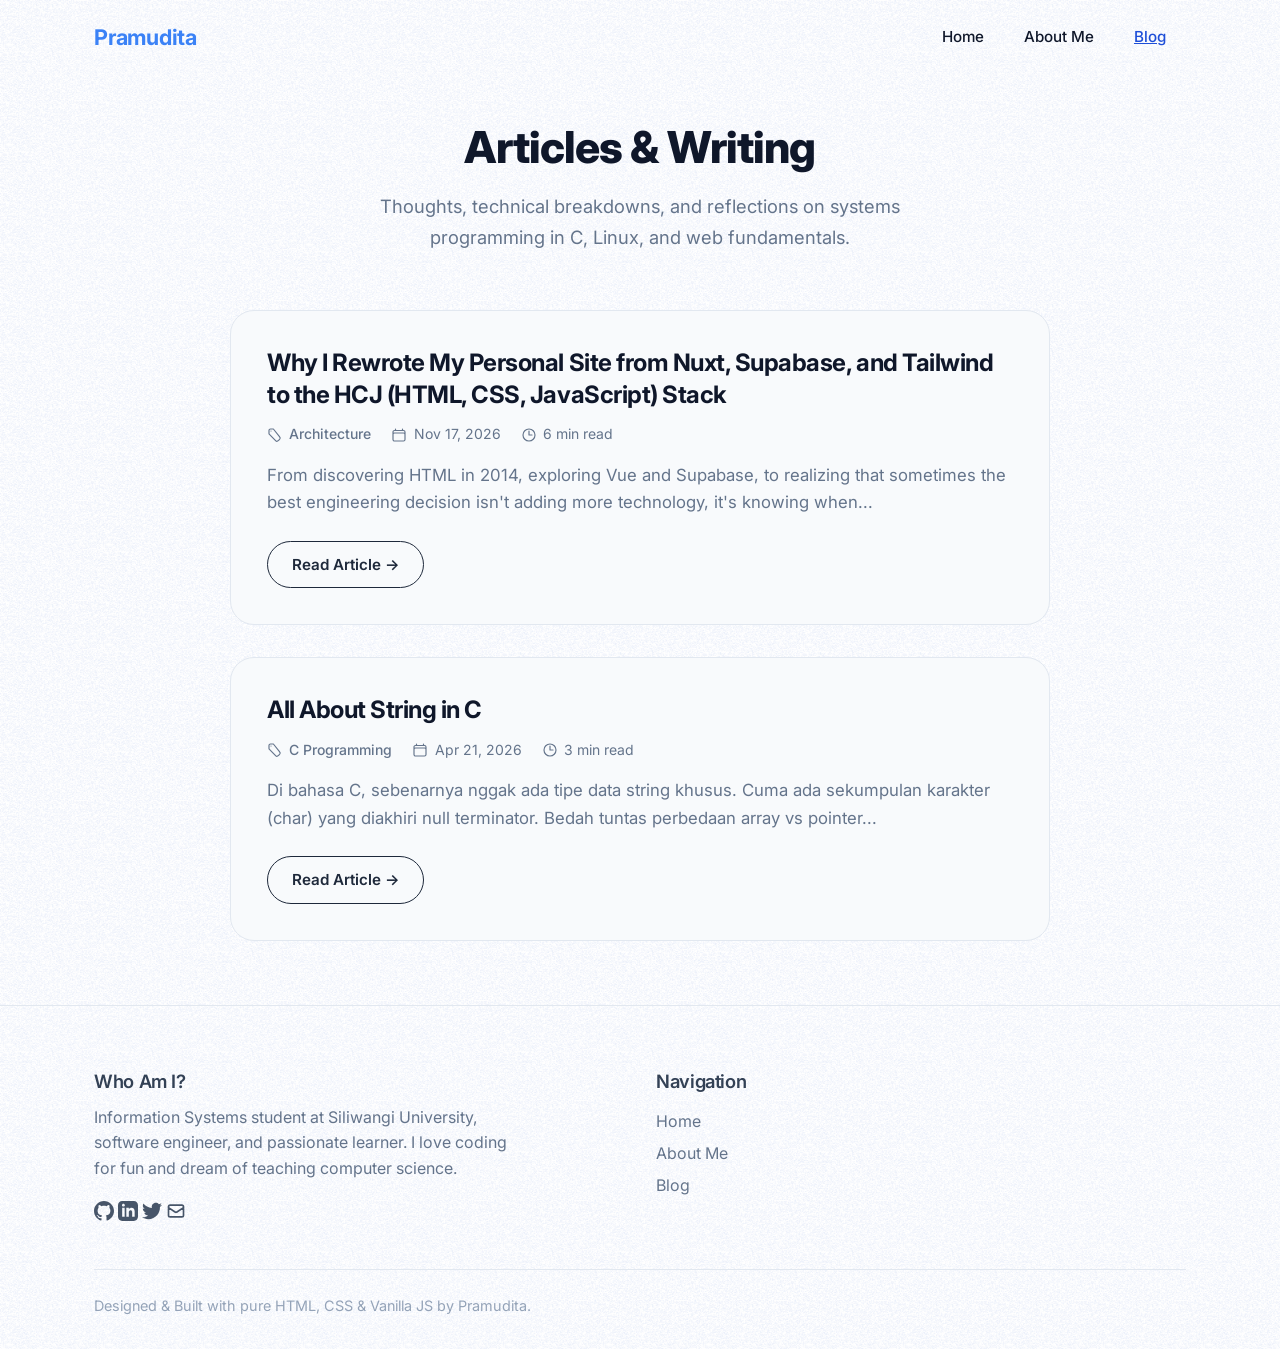
==== blog/index.html @ fbcea96d "feat(blog): add /blog route directory, responsive table container, and bilingual ID/EN toggle for St" ====
<!DOCTYPE html>
<html lang="en">
<head>
  <meta charset="UTF-8">
  <meta name="viewport" content="width=device-width, initial-scale=1.0">
  <title>Blog &amp; Articles | Pramudita</title>
  <link rel="icon" type="image/x-icon" href="../assets/images/favicon.ico">
  <!-- Fonts -->
  <link rel="preconnect" href="https://fonts.googleapis.com">
  <link rel="preconnect" href="https://fonts.gstatic.com" crossorigin>
  <link rel="stylesheet" href="https://fonts.googleapis.com/css2?family=Inter:wght@300;400;500;600;700;800&display=swap">
  <!-- Stylesheet -->
  <link rel="stylesheet" href="../assets/css/style.css">
</head>
<body>
  <div id="main">
    <!-- Navbar -->
    <header class="site-header">
      <div class="container">
        <div class="navbar-inner">
          <a href="../index.html" class="logo-brand">
            Pramudita
          </a>

          <nav>
            <ul class="nav-links">
              <li><a href="../index.html" class="nav-link">Home</a></li>
              <li><a href="../me.html" class="nav-link">About Me</a></li>
              <li><a href="index.html" class="nav-link active">Blog</a></li>
            </ul>
          </nav>

          <button class="hamburger-btn" id="hamburgerBtn" aria-label="Toggle navigation menu">
            <span></span>
            <span></span>
            <span></span>
          </button>
        </div>

        <div class="mobile-menu" id="mobileMenu">
          <a href="../index.html" class="mobile-link">Home</a>
          <a href="../me.html" class="mobile-link">About Me</a>
          <a href="index.html" class="mobile-link active">Blog</a>
        </div>
      </div>
    </header>

    <!-- Blog Header Section -->
    <section class="section-hero">
      <div class="container">
        <div style="max-width: 820px; margin: 0 auto; text-align: center; margin-bottom: 3.5rem;">
          <h1 style="font-size: 2.75rem; font-weight: 800; color: #0f172a; margin-bottom: 1rem; letter-spacing: -0.02em;">
            Articles &amp; Writing
          </h1>
          <p class="text-slate-500" style="font-size: 1.15rem; line-height: 1.7; margin: 0 auto; max-width: 600px;">
            Thoughts, technical breakdowns, and reflections on systems programming in C, Linux, and web fundamentals.
          </p>
        </div>

        <!-- Articles Grid / List -->
        <div style="max-width: 820px; margin: 0 auto; display: flex; flex-direction: column; gap: 2rem;">
          
          <!-- Article 1 -->
          <article class="home-blog-card">
            <a href="why-i-rewrote-my-personal-site.html">
              <h3>
                Why I Rewrote My Personal Site from Nuxt, Supabase, and Tailwind to the HCJ (HTML, CSS, JavaScript) Stack
              </h3>
            </a>

            <!-- Metadata under title with Heroicons -->
            <div class="home-blog-card-meta">
              <span class="meta-item text-primary font-medium">
                <svg class="meta-icon" fill="none" viewBox="0 0 24 24" stroke="currentColor">
                  <path stroke-linecap="round" stroke-linejoin="round" d="M9.568 3H5.25A2.25 2.25 0 003 5.25v4.318c0 .597.237 1.17.659 1.591l9.581 9.581c.699.699 1.78.872 2.607.386a11.966 11.966 0 003.568-3.568c.486-.827.313-1.908-.386-2.607L9.568 3z" />
                  <path stroke-linecap="round" stroke-linejoin="round" d="M6 6h.008v.008H6V6z" />
                </svg>
                <span>Architecture</span>
              </span>

              <span class="meta-item">
                <svg class="meta-icon" fill="none" viewBox="0 0 24 24" stroke="currentColor">
                  <path stroke-linecap="round" stroke-linejoin="round" d="M6.75 3v2.25M17.25 3v2.25M3 18.75V7.5a2.25 2.25 0 012.25-2.25h13.5A2.25 2.25 0 0121 7.5v11.25m-18 0A2.25 2.25 0 005.25 21h13.5A2.25 2.25 0 0021 18.75m-18 0v-7.5A2.25 2.25 0 015.25 9h13.5A2.25 2.25 0 0121 11.25v7.5" />
                </svg>
                <span>Nov 17, 2026</span>
              </span>

              <span class="meta-item">
                <svg class="meta-icon" fill="none" viewBox="0 0 24 24" stroke="currentColor">
                  <path stroke-linecap="round" stroke-linejoin="round" d="M12 6v6h4.5m4.5 0a9 9 0 11-18 0 9 9 0 0118 0z" />
                </svg>
                <span>6 min read</span>
              </span>
            </div>

            <p data-max-str="165" class="max-str-clamp">
              From discovering HTML in 2014, exploring Vue and Supabase, to realizing that sometimes the best engineering decision isn't adding more technology, it's knowing when to strip it away and return to the fundamentals.
            </p>

            <a href="why-i-rewrote-my-personal-site.html" class="btn-outline">
              Read Article &rarr;
            </a>
          </article>

          <!-- Article 2 -->
          <article class="home-blog-card">
            <a href="all-about-string-in-c.html">
              <h3>
                All About String in C
              </h3>
            </a>

            <!-- Metadata under title with Heroicons -->
            <div class="home-blog-card-meta">
              <span class="meta-item text-primary font-medium">
                <svg class="meta-icon" fill="none" viewBox="0 0 24 24" stroke="currentColor">
                  <path stroke-linecap="round" stroke-linejoin="round" d="M9.568 3H5.25A2.25 2.25 0 003 5.25v4.318c0 .597.237 1.17.659 1.591l9.581 9.581c.699.699 1.78.872 2.607.386a11.966 11.966 0 003.568-3.568c.486-.827.313-1.908-.386-2.607L9.568 3z" />
                  <path stroke-linecap="round" stroke-linejoin="round" d="M6 6h.008v.008H6V6z" />
                </svg>
                <span>C Programming</span>
              </span>

              <span class="meta-item">
                <svg class="meta-icon" fill="none" viewBox="0 0 24 24" stroke="currentColor">
                  <path stroke-linecap="round" stroke-linejoin="round" d="M6.75 3v2.25M17.25 3v2.25M3 18.75V7.5a2.25 2.25 0 012.25-2.25h13.5A2.25 2.25 0 0121 7.5v11.25m-18 0A2.25 2.25 0 005.25 21h13.5A2.25 2.25 0 0021 18.75m-18 0v-7.5A2.25 2.25 0 015.25 9h13.5A2.25 2.25 0 0121 11.25v7.5" />
                </svg>
                <span>Apr 21, 2026</span>
              </span>

              <span class="meta-item">
                <svg class="meta-icon" fill="none" viewBox="0 0 24 24" stroke="currentColor">
                  <path stroke-linecap="round" stroke-linejoin="round" d="M12 6v6h4.5m4.5 0a9 9 0 11-18 0 9 9 0 0118 0z" />
                </svg>
                <span>3 min read</span>
              </span>
            </div>

            <p data-max-str="165" class="max-str-clamp">
              Di bahasa C, sebenarnya nggak ada tipe data string khusus. Cuma ada sekumpulan karakter (char) yang diakhiri null terminator. Bedah tuntas perbedaan array vs pointer, fungsi &lt;string.h&gt;, dan cara mencegah buffer overflow.
            </p>

            <a href="all-about-string-in-c.html" class="btn-outline">
              Read Article &rarr;
            </a>
          </article>

        </div>
      </div>
    </section>

    <!-- Footer -->
    <footer class="site-footer">
      <div class="container">
        <div class="grid grid-cols-2 gap-8">
          <div>
            <h5 class="text-slate-700 font-semibold" style="font-size: 1.15rem; margin-bottom: 0.75rem;">Who Am I?</h5>
            <p class="text-slate-500" style="margin-bottom: 1.25rem; max-width: 420px;">
              Information Systems student at Siliwangi University, software engineer, and passionate learner. I love coding for fun and dream of teaching computer science.
            </p>
            <div class="footer-social-links">
              <a href="https://github.com/pramahmad" target="_blank" rel="noopener noreferrer" title="GitHub">
                <svg width="20" height="20" fill="currentColor" viewBox="0 0 24 24"><path d="M12 0c-6.626 0-12 5.373-12 12 0 5.302 3.438 9.8 8.207 11.387.599.111.793-.261.793-.577v-2.234c-3.338.726-4.033-1.416-4.033-1.416-.546-1.387-1.333-1.756-1.333-1.756-1.089-.745.083-.729.083-.729 1.205.084 1.839 1.237 1.839 1.237 1.07 1.834 2.807 1.304 3.492.997.107-.775.418-1.305.762-1.604-2.665-.305-5.467-1.334-5.467-5.931 0-1.311.469-2.381 1.236-3.221-.124-.303-.535-1.524.117-3.176 0 0 1.008-.322 3.301 1.23.957-.266 1.983-.399 3.003-.404 1.02.005 2.047.138 3.006.404 2.291-1.552 3.297-1.23 3.297-1.23.653 1.653.242 2.874.118 3.176.77.84 1.235 1.911 1.235 3.221 0 4.609-2.807 5.624-5.479 5.921.43.372.823 1.102.823 2.222v3.293c0 .319.192.694.801.576 4.765-1.589 8.199-6.086 8.199-11.386 0-6.627-5.373-12-12-12z"/></svg>
              </a>
              <a href="https://www.linkedin.com/in/pramudita-ahmad-4ba11a232/" target="_blank" rel="noopener noreferrer" title="LinkedIn">
                <svg width="20" height="20" fill="currentColor" viewBox="0 0 24 24"><path d="M19 0h-14c-2.761 0-5 2.239-5 5v14c0 2.761 2.239 5 5 5h14c2.762 0 5-2.239 5-5v-14c0-2.761-2.238-5-5-5zm-11 19h-3v-11h3v11zm-1.5-12.268c-.966 0-1.75-.79-1.75-1.764s.784-1.764 1.75-1.764 1.75.79 1.75 1.764-.783 1.764-1.75 1.764zm13.5 12.268h-3v-5.604c0-3.368-4-3.113-4 0v5.604h-3v-11h3v1.765c1.396-2.586 7-2.777 7 2.476v6.759z"/></svg>
              </a>
              <a href="https://twitter.com/PramuditaAhmad1" target="_blank" rel="noopener noreferrer" title="Twitter">
                <svg width="20" height="20" fill="currentColor" viewBox="0 0 24 24"><path d="M24 4.557c-.883.392-1.832.656-2.828.775 1.017-.609 1.798-1.574 2.165-2.724-.951.564-2.005.974-3.127 1.195-.897-.957-2.178-1.555-3.594-1.555-3.179 0-5.515 2.966-4.797 6.045-4.091-.205-7.719-2.165-10.148-5.144-1.29 2.213-.669 5.108 1.523 6.574-.806-.026-1.566-.247-2.229-.616-.054 2.281 1.581 4.415 3.949 4.89-.693.188-1.452.232-2.224.084.626 1.956 2.444 3.379 4.6 3.419-2.07 1.623-4.678 2.348-7.29 2.04 2.179 1.397 4.768 2.212 7.548 2.212 9.142 0 14.307-7.721 13.995-14.646.962-.695 1.797-1.562 2.457-2.549z"/></svg>
              </a>
              <a href="mailto:pramuditaadit2810@gmail.com" title="Email">
                <svg width="20" height="20" fill="none" stroke="currentColor" stroke-width="2" viewBox="0 0 24 24"><path stroke-linecap="round" stroke-linejoin="round" d="M3 8l7.89 5.26a2 2 0 002.22 0L21 8M5 19h14a2 2 0 002-2V7a2 2 0 00-2-2H5a2 2 0 00-2 2v10a2 2 0 002 2z"/></svg>
              </a>
            </div>
          </div>

          <div>
            <h5 class="text-slate-700 font-semibold" style="font-size: 1.15rem; margin-bottom: 0.75rem;">Navigation</h5>
            <ul style="list-style: none; padding: 0; margin: 0; line-height: 2;">
              <li><a href="../index.html" class="text-slate-500" style="text-decoration: none;">Home</a></li>
              <li><a href="../me.html" class="text-slate-500" style="text-decoration: none;">About Me</a></li>
              <li><a href="index.html" class="text-slate-500" style="text-decoration: none;">Blog</a></li>
            </ul>
          </div>
        </div>

        <div class="footer-bottom">
          <p class="text-slate-400" style="margin: 0; font-size: 0.9rem;">
            Designed &amp; Built with pure HTML, CSS &amp; Vanilla JS by Pramudita.
          </p>
        </div>
      </div>
    </footer>
  </div>

  <script src="../assets/js/main.js"></script>
</body>
</html>
---- assets/css/style.css ----
@import url('https://fonts.googleapis.com/css2?family=Inter:wght@300;400;500;600;700;800&display=swap');

/* ============================================================
   RESET & CORE VARIABLES (MINIMALIST MODERN)
   ============================================================ */
:root {
  --primary: #3b82f6;
  --primary-hover: #2563eb;
  --primary-light: #60a5fa;
  --text-dark: #0f172a;
  --text-slate: #1e293b;
  --text-body: #475569;
  --text-muted: #94a3b8;
  --bg-page: #ffffff;
  --bg-card: #f8fafc;
  --bg-gray: #f1f5f9;
  --border-color: #e2e8f0;
  --font-family: 'Inter', -apple-system, BlinkMacSystemFont, 'Segoe UI', Roboto, sans-serif;
  --radius-sm: 8px;
  --radius-md: 12px;
  --radius-lg: 16px;
  --radius-xl: 24px;
  --radius-full: 9999px;
  --shadow-sm: 0 1px 2px 0 rgba(0, 0, 0, 0.05);
  --shadow-md: 0 4px 6px -1px rgba(0, 0, 0, 0.08), 0 2px 4px -1px rgba(0, 0, 0, 0.04);
  --shadow-lg: 0 10px 15px -3px rgba(0, 0, 0, 0.08), 0 4px 6px -2px rgba(0, 0, 0, 0.04);
  --shadow-xl: 0 20px 25px -5px rgba(0, 0, 0, 0.08), 0 10px 10px -5px rgba(0, 0, 0, 0.03);
}

* {
  box-sizing: border-box;
  margin: 0;
  padding: 0;
}

html {
  scroll-behavior: smooth;
}

body {
  font-family: var(--font-family);
  color: var(--text-body);
  background-color: var(--bg-page);
  line-height: 1.6;
  -webkit-font-smoothing: antialiased;
}

#main {
  min-height: 100vh;
  display: flex;
  flex-direction: column;
  background-image: url('../images/noise.webp');
  background-repeat: repeat;
  background-size: 100px;
}

/* ============================================================
   TYPOGRAPHY
   ============================================================ */
h1, h2, h3, h4, h5, h6 {
  font-family: var(--font-family);
  color: var(--text-dark);
  font-weight: 700;
  line-height: 1.25;
  letter-spacing: -0.02em;
}

h1 { font-size: 2.25rem; }
h2 { font-size: 1.875rem; }
h3 { font-size: 1.35rem; }
h4 { font-size: 1.125rem; }

p {
  margin-bottom: 1.25rem;
}

a {
  color: inherit;
  text-decoration: none;
  transition: all 0.2s ease;
}

.text-primary { color: var(--primary); }
.text-slate-900 { color: #0f172a; }
.text-slate-800 { color: #1e293b; }
.text-slate-700 { color: #334155; }
.text-slate-500 { color: #64748b; }
.text-slate-400 { color: #94a3b8; }
.font-semibold { font-weight: 600; }
.font-bold { font-weight: 700; }
.font-medium { font-weight: 500; }

/* ============================================================
   LAYOUT & CONTAINER
   ============================================================ */
.container {
  width: 100%;
  max-width: 1140px;
  margin-left: auto;
  margin-right: auto;
  padding-left: 1.5rem;
  padding-right: 1.5rem;
}

.section {
  padding-top: 4rem;
  padding-bottom: 4rem;
}

.section-hero {
  padding-top: 7.5rem;
  padding-bottom: 4rem;
}

.grid {
  display: grid;
  gap: 2rem;
}

.grid-cols-1 { grid-template-columns: 1fr; }
.grid-cols-2 { grid-template-columns: repeat(2, 1fr); }
.grid-cols-3 { grid-template-columns: repeat(3, 1fr); }

.flex { display: flex; }
.flex-col { flex-direction: column; }
.items-center { align-items: center; }
.justify-between { justify-content: space-between; }
.justify-center { justify-content: center; }
.flex-wrap { flex-wrap: wrap; }
.gap-2 { gap: 0.5rem; }
.gap-3 { gap: 0.75rem; }
.gap-4 { gap: 1rem; }
.gap-6 { gap: 1.5rem; }
.gap-8 { gap: 2rem; }

/* ============================================================
   BUTTONS (ROUNDED PILLS)
   ============================================================ */
.btn {
  display: inline-flex;
  align-items: center;
  justify-content: center;
  gap: 0.5rem;
  border-radius: var(--radius-full);
  padding: 0.75rem 2rem;
  font-size: 1rem;
  font-weight: 600;
  line-height: 1.25;
  cursor: pointer;
  border: 1px solid transparent;
  transition: all 0.3s ease;
  user-select: none;
}

.btn-primary {
  background-color: var(--primary);
  color: #ffffff;
  border-color: var(--primary-light);
  box-shadow: 0 4px 6px -1px rgba(59, 130, 246, 0.25);
}

.btn-primary:hover {
  background-color: var(--primary-hover);
  box-shadow: 0 10px 15px -3px rgba(59, 130, 246, 0.35);
  transform: translateY(-2px);
  color: #ffffff;
}

.btn-dark {
  background-color: #0f172a;
  color: #ffffff;
}

.btn-dark:hover {
  background-color: transparent;
  border-color: #0f172a;
  color: #0f172a;
  transform: translateY(-2px);
}

.btn-outline {
  display: inline-flex;
  align-items: center;
  gap: 0.5rem;
  border: 1px solid #1e293b;
  color: #1e293b;
  background: transparent;
  border-radius: var(--radius-full);
  padding: 0.65rem 1.5rem;
  font-weight: 600;
  font-size: 0.95rem;
  transition: all 0.2s ease;
}

.btn-outline:hover {
  color: var(--primary);
  border-color: var(--primary);
  transform: translateY(-2px);
}

/* ============================================================
   NAVBAR
   ============================================================ */
.site-header {
  position: fixed;
  top: 0;
  left: 0;
  width: 100%;
  z-index: 1000;
  padding: 1.25rem 0;
  background-color: transparent;
  transition: all 0.3s ease;
}

.site-header.scrolled {
  background-color: rgba(255, 255, 255, 0.85);
  backdrop-filter: blur(8px);
  -webkit-backdrop-filter: blur(8px);
  border-bottom: 1px solid var(--border-color);
  box-shadow: var(--shadow-sm);
  padding: 0.75rem 0;
}

.navbar-inner {
  display: flex;
  align-items: center;
  justify-content: space-between;
}

.logo-brand {
  font-size: 1.35rem;
  font-weight: 700;
  color: var(--primary);
  letter-spacing: -0.01em;
}

.nav-links {
  display: flex;
  align-items: center;
  list-style: none;
}

.nav-link {
  font-size: 0.95rem;
  font-weight: 500;
  color: #0f172a;
  padding: 0.5rem 1.25rem;
  transition: color 0.2s;
}

.nav-link:hover,
.nav-link.active {
  color: #1d4ed8;
  text-decoration: underline;
}

.hamburger-btn {
  display: none;
  flex-direction: column;
  justify-content: center;
  gap: 5px;
  width: 36px;
  height: 36px;
  background: transparent;
  border: none;
  cursor: pointer;
  padding: 4px;
}

.hamburger-btn span {
  display: block;
  height: 2px;
  width: 28px;
  background-color: #0f172a;
  transition: all 0.3s ease;
  transform-origin: center;
}

.hamburger-btn.active span:nth-child(1) {
  transform: rotate(45deg) translate(5px, 5px);
}

.hamburger-btn.active span:nth-child(2) {
  opacity: 0;
}

.hamburger-btn.active span:nth-child(3) {
  transform: rotate(-45deg) translate(5px, -5px);
}

.mobile-menu {
  display: none;
  position: absolute;
  top: 100%;
  right: 1.5rem;
  width: 200px;
  background-color: #ffffff;
  border-radius: var(--radius-md);
  box-shadow: var(--shadow-xl);
  padding: 1rem 0;
  flex-direction: column;
  border: 1px solid var(--border-color);
}

.mobile-menu.open {
  display: flex;
}

.mobile-link {
  padding: 0.65rem 1.5rem;
  font-size: 0.95rem;
  font-weight: 500;
  color: #0f172a;
}

.mobile-link:hover,
.mobile-link.active {
  color: var(--primary);
  background-color: #f8fafc;
}

/* ============================================================
   SERVICE CARD (MINIMALIST)
   ============================================================ */
.service-card {
  padding: 1.75rem;
  border-radius: var(--radius-lg);
  background-color: #f8fafc;
  border: 1px solid var(--border-color);
  transition: all 0.3s ease;
  display: flex;
  flex-direction: column;
  justify-content: space-between;
}

.service-card:hover {
  transform: translateY(-4px);
  box-shadow: var(--shadow-md);
  background-color: #ffffff;
}

.service-icon {
  display: inline-flex;
  align-items: center;
  justify-content: center;
  margin-bottom: 1rem;
}

.service-card h3 {
  font-size: 1.15rem;
  font-weight: 600;
  color: #111827;
  margin-bottom: 0.5rem;
}

.service-card p {
  color: #64748b;
  font-size: 0.95rem;
  line-height: 1.6;
  margin-bottom: 0;
}

/* ============================================================
   ARTICLE & BLOG STYLES (LONG-FORM READING)
   ============================================================ */
.article-wrapper {
  max-width: 820px;
  margin: 0 auto;
  padding: 1rem 0;
}

.article-header {
  border-bottom: 1px solid var(--border-color);
  padding-bottom: 2rem;
  margin-bottom: 2.5rem;
}

.article-header h1 {
  font-size: 2.35rem;
  line-height: 1.25;
  color: #0f172a;
  margin-bottom: 1rem;
}

.article-meta {
  display: flex;
  align-items: center;
  flex-wrap: wrap;
  gap: 0.75rem 1.5rem;
  color: #64748b;
  font-size: 0.95rem;
}

.article-meta .badge {
  background-color: #eff6ff;
  color: var(--primary);
  padding: 0.25rem 0.75rem;
  border-radius: var(--radius-full);
  font-weight: 600;
  font-size: 0.85rem;
}

.article-body {
  font-size: 1.15rem;
  line-height: 1.85;
  color: #334155;
}

.article-body h2 {
  font-size: 1.65rem;
  color: #0f172a;
  margin-top: 3rem;
  margin-bottom: 1rem;
  padding-bottom: 0.4rem;
  border-bottom: 1px solid #f1f5f9;
}

.article-body h3 {
  font-size: 1.3rem;
  color: #1e293b;
  margin-top: 2rem;
  margin-bottom: 0.75rem;
}

.article-body p {
  margin-bottom: 1.5rem;
}

.article-body blockquote {
  border-left: 4px solid var(--primary);
  background-color: #f8fafc;
  padding: 1rem 1.5rem;
  border-radius: 0 var(--radius-md) var(--radius-md) 0;
  margin: 2rem 0;
  font-style: italic;
  color: #475569;
}

.article-body ul, .article-body ol {
  margin: 1.25rem 0 1.75rem 1.75rem;
  color: #334155;
}

.article-body li {
  margin-bottom: 0.6rem;
  line-height: 1.75;
}

.article-body table {
  width: 100%;
  border-collapse: collapse;
  margin: 2rem 0;
  background-color: #ffffff;
  border-radius: var(--radius-md);
  overflow: hidden;
  box-shadow: var(--shadow-sm);
  border: 1px solid var(--border-color);
}

.article-body th {
  background-color: #f8fafc;
  color: #0f172a;
  text-align: left;
  padding: 0.85rem 1.25rem;
  font-weight: 600;
  border-bottom: 2px solid var(--border-color);
}

.article-body td {
  padding: 0.85rem 1.25rem;
  border-bottom: 1px solid var(--border-color);
  color: #475569;
}

.article-body tr:last-child td {
  border-bottom: none;
}

.article-note {
  font-size: 0.95rem;
  color: #64748b;
  font-style: italic;
  margin-top: -1rem;
  margin-bottom: 2rem;
}

.article-body code {
  background-color: #f1f5f9;
  color: #0f172a;
  padding: 0.2rem 0.45rem;
  border-radius: 4px;
  font-size: 0.9em;
  font-family: ui-monospace, SFMono-Regular, Menlo, Monaco, Consolas, monospace;
}

.article-body pre {
  background-color: #0f172a;
  color: #f8fafc;
  padding: 1.25rem 1.5rem;
  border-radius: var(--radius-md);
  overflow-x: auto;
  margin: 1.75rem 0;
  font-family: ui-monospace, SFMono-Regular, Menlo, Monaco, Consolas, monospace;
  font-size: 0.95rem;
  line-height: 1.6;
}

.article-body pre code {
  background: transparent;
  color: inherit;
  padding: 0;
  border-radius: 0;
  font-size: inherit;
}

.code-output {
  background-color: #f8fafc;
  border: 1px solid var(--border-color);
  border-left: 4px solid #64748b;
  padding: 0.85rem 1.25rem;
  border-radius: 0 var(--radius-md) var(--radius-md) 0;
  margin: 1rem 0 1.5rem 0;
  font-family: ui-monospace, SFMono-Regular, Menlo, Monaco, Consolas, monospace;
  font-size: 0.9rem;
  color: #1e293b;
  overflow-x: auto;
}

.code-output code {
  background: transparent;
  padding: 0;
  color: inherit;
}

.article-callout {
  background-color: #eff6ff;
  border-left: 4px solid var(--primary);
  padding: 1rem 1.25rem;
  border-radius: 0 var(--radius-md) var(--radius-md) 0;
  margin: 1.75rem 0;
  color: #1e3a8a;
}

.article-callout p {
  margin: 0;
  font-size: 1rem;
}

/* Responsive Table Wrapper */
.table-container {
  width: 100%;
  overflow-x: auto;
  -webkit-overflow-scrolling: touch;
  margin: 1.75rem 0;
  border-radius: var(--radius-md);
  border: 1px solid var(--border-color);
  background-color: #ffffff;
  box-shadow: var(--shadow-sm);
}

.table-container table {
  width: 100%;
  min-width: 560px;
  margin: 0 !important;
  border: none !important;
  box-shadow: none !important;
  border-collapse: collapse;
}

/* Bilingual Language Switcher */
.lang-switcher-wrapper {
  margin-top: 1.5rem;
  margin-bottom: 0.5rem;
}

.lang-switcher {
  display: inline-flex;
  align-items: center;
  background-color: #f1f5f9;
  border-radius: var(--radius-full);
  padding: 0.3rem;
  gap: 0.35rem;
  border: 1px solid var(--border-color);
}

.lang-btn {
  background: transparent;
  border: none;
  font-family: inherit;
  font-size: 0.85rem;
  font-weight: 600;
  color: #64748b;
  padding: 0.4rem 0.95rem;
  border-radius: var(--radius-full);
  cursor: pointer;
  transition: all 0.2s ease;
  display: inline-flex;
  align-items: center;
  gap: 0.4rem;
}

.lang-btn:hover {
  color: #0f172a;
}

.lang-btn.active {
  background-color: #ffffff;
  color: var(--primary);
  box-shadow: 0 1px 3px rgba(0, 0, 0, 0.08);
}

.lang-content {
  transition: opacity 0.2s ease;
}

/* Home Blog Card */
.home-blog-card {
  background-color: #f8fafc;
  border: 1px solid var(--border-color);
  border-radius: var(--radius-xl);
  padding: 2.25rem;
  transition: all 0.3s ease;
  overflow-wrap: break-word;
  word-break: break-word;
}

.home-blog-card:hover {
  transform: translateY(-3px);
  box-shadow: var(--shadow-lg);
  background-color: #ffffff;
}

.home-blog-card-meta {
  display: flex;
  align-items: center;
  flex-wrap: wrap;
  gap: 0.75rem 1.25rem;
  margin-top: 0.6rem;
  margin-bottom: 1rem;
  font-size: 0.875rem;
  color: #64748b;
}

.meta-item {
  display: inline-flex;
  align-items: center;
  gap: 0.4rem;
  font-size: 0.875rem;
  color: #64748b;
}

.meta-icon {
  width: 16px;
  height: 16px;
  flex-shrink: 0;
  stroke-width: 1.75;
}

.home-blog-card h3 {
  font-size: 1.5rem;
  color: #0f172a;
  line-height: 1.35;
  margin-bottom: 0.75rem;
  transition: color 0.2s ease;
  display: -webkit-box;
  -webkit-line-clamp: 3;
  -webkit-box-orient: vertical;
  overflow: hidden;
}

.home-blog-card h3:hover {
  color: var(--primary);
}

.home-blog-card p {
  font-size: 1.05rem;
  color: #64748b;
  line-height: 1.65;
  margin-bottom: 1.5rem;
  display: -webkit-box;
  -webkit-line-clamp: 3;
  -webkit-box-orient: vertical;
  overflow: hidden;
  text-overflow: ellipsis;
}

/* String Clamp Utility */
.max-str-clamp {
  display: -webkit-box;
  -webkit-line-clamp: 3;
  -webkit-box-orient: vertical;
  overflow: hidden;
  text-overflow: ellipsis;
}

/* ============================================================
   MUSIC & SPOTIFY SECTION
   ============================================================ */
.music-bubble-wrapper {
  position: relative;
  display: flex;
  align-items: center;
  justify-content: flex-end;
}

.music-chat-bubble {
  position: absolute;
  top: 2rem;
  left: 0;
  background-color: #1f2937;
  color: #ffffff;
  border-radius: var(--radius-md);
  padding: 1rem 1.25rem;
  box-shadow: var(--shadow-lg);
  max-width: 230px;
  font-size: 0.875rem;
  z-index: 10;
}

.music-chat-bubble::after {
  content: '';
  position: absolute;
  top: 1rem;
  right: -8px;
  width: 16px;
  height: 16px;
  background-color: #1f2937;
  transform: rotate(45deg);
}

.music-avatar-img {
  width: 100%;
  max-width: 320px;
  height: auto;
  border-radius: var(--radius-full);
}

.spotify-frame-box {
  background-color: #f8fafc;
  border: 1px solid var(--border-color);
  border-radius: var(--radius-md);
  padding: 0.5rem;
  margin-bottom: 1rem;
}

/* ============================================================
   SOCIAL BUTTONS
   ============================================================ */
.social-group {
  display: flex;
  align-items: center;
  flex-wrap: wrap;
  gap: 0.75rem;
}

.social-circle-btn {
  display: flex;
  align-items: center;
  justify-content: center;
  width: 40px;
  height: 40px;
  border-radius: var(--radius-full);
  border: 1px solid #64748b;
  color: #64748b;
  transition: all 0.25s ease;
}

.social-circle-btn:hover {
  border-color: var(--primary-light);
  background-color: var(--primary-light);
  color: #ffffff;
  transform: translateY(-2px);
}

.social-circle-btn svg {
  width: 18px;
  height: 18px;
}

/* ============================================================
   FOOTER
   ============================================================ */
.site-footer {
  margin-top: auto;
  border-top: 1px solid var(--border-color);
  padding: 4rem 0 2rem 0;
  background-color: transparent;
}

.footer-nav {
  list-style: none;
  display: flex;
  flex-direction: column;
  gap: 0.6rem;
  margin-top: 1rem;
}

.footer-nav a {
  color: #64748b;
  font-size: 0.95rem;
}

.footer-nav a:hover {
  color: var(--primary);
  text-decoration: underline;
}

.footer-bottom {
  margin-top: 2.5rem;
  padding-top: 1.5rem;
  border-top: 1px solid var(--border-color);
  color: #334155;
  font-size: 0.95rem;
  display: flex;
  justify-content: space-between;
  align-items: center;
  flex-wrap: wrap;
  gap: 1rem;
}

/* ============================================================
   RESPONSIVE QUERIES
   ============================================================ */
@media (max-width: 992px) {
  .nav-links { display: none; }
  .hamburger-btn { display: flex; }
  .grid-cols-3 { grid-template-columns: 1fr; }
  .music-chat-bubble { position: relative; top: 0; left: 0; margin-bottom: 1rem; max-width: 100%; }
  .music-chat-bubble::after { display: none; }
  .music-bubble-wrapper { flex-direction: column; align-items: center; justify-content: center; }
}

@media (max-width: 768px) {
  h1 { font-size: 1.75rem; }
  h2 { font-size: 1.5rem; }
  .article-header h1 { font-size: 1.75rem; }
  .article-body { font-size: 1.05rem; }
  .grid-cols-2 { grid-template-columns: 1fr; }
  .section-hero { padding-top: 5.5rem; }

  /* Mobile Blog Card Improvements */
  .home-blog-card {
    padding: 1.25rem 1.15rem;
    border-radius: var(--radius-lg);
  }
  .home-blog-card h3 {
    font-size: 1.2rem;
    line-height: 1.4;
    -webkit-line-clamp: 2;
    margin-bottom: 0.5rem;
  }
  .home-blog-card p {
    font-size: 0.95rem;
    line-height: 1.6;
    -webkit-line-clamp: 3;
    margin-bottom: 1.25rem;
  }
  .home-blog-card .btn-outline {
    width: 100%;
    justify-content: center;
    padding: 0.65rem 1rem;
    font-size: 0.9rem;
  }
}

@media (max-width: 480px) {
  .home-blog-card {
    padding: 1rem 0.9rem;
  }
  .home-blog-card h3 {
    font-size: 1.05rem;
    -webkit-line-clamp: 2;
  }
  .home-blog-card p {
    font-size: 0.9rem;
    -webkit-line-clamp: 3;
  }
}
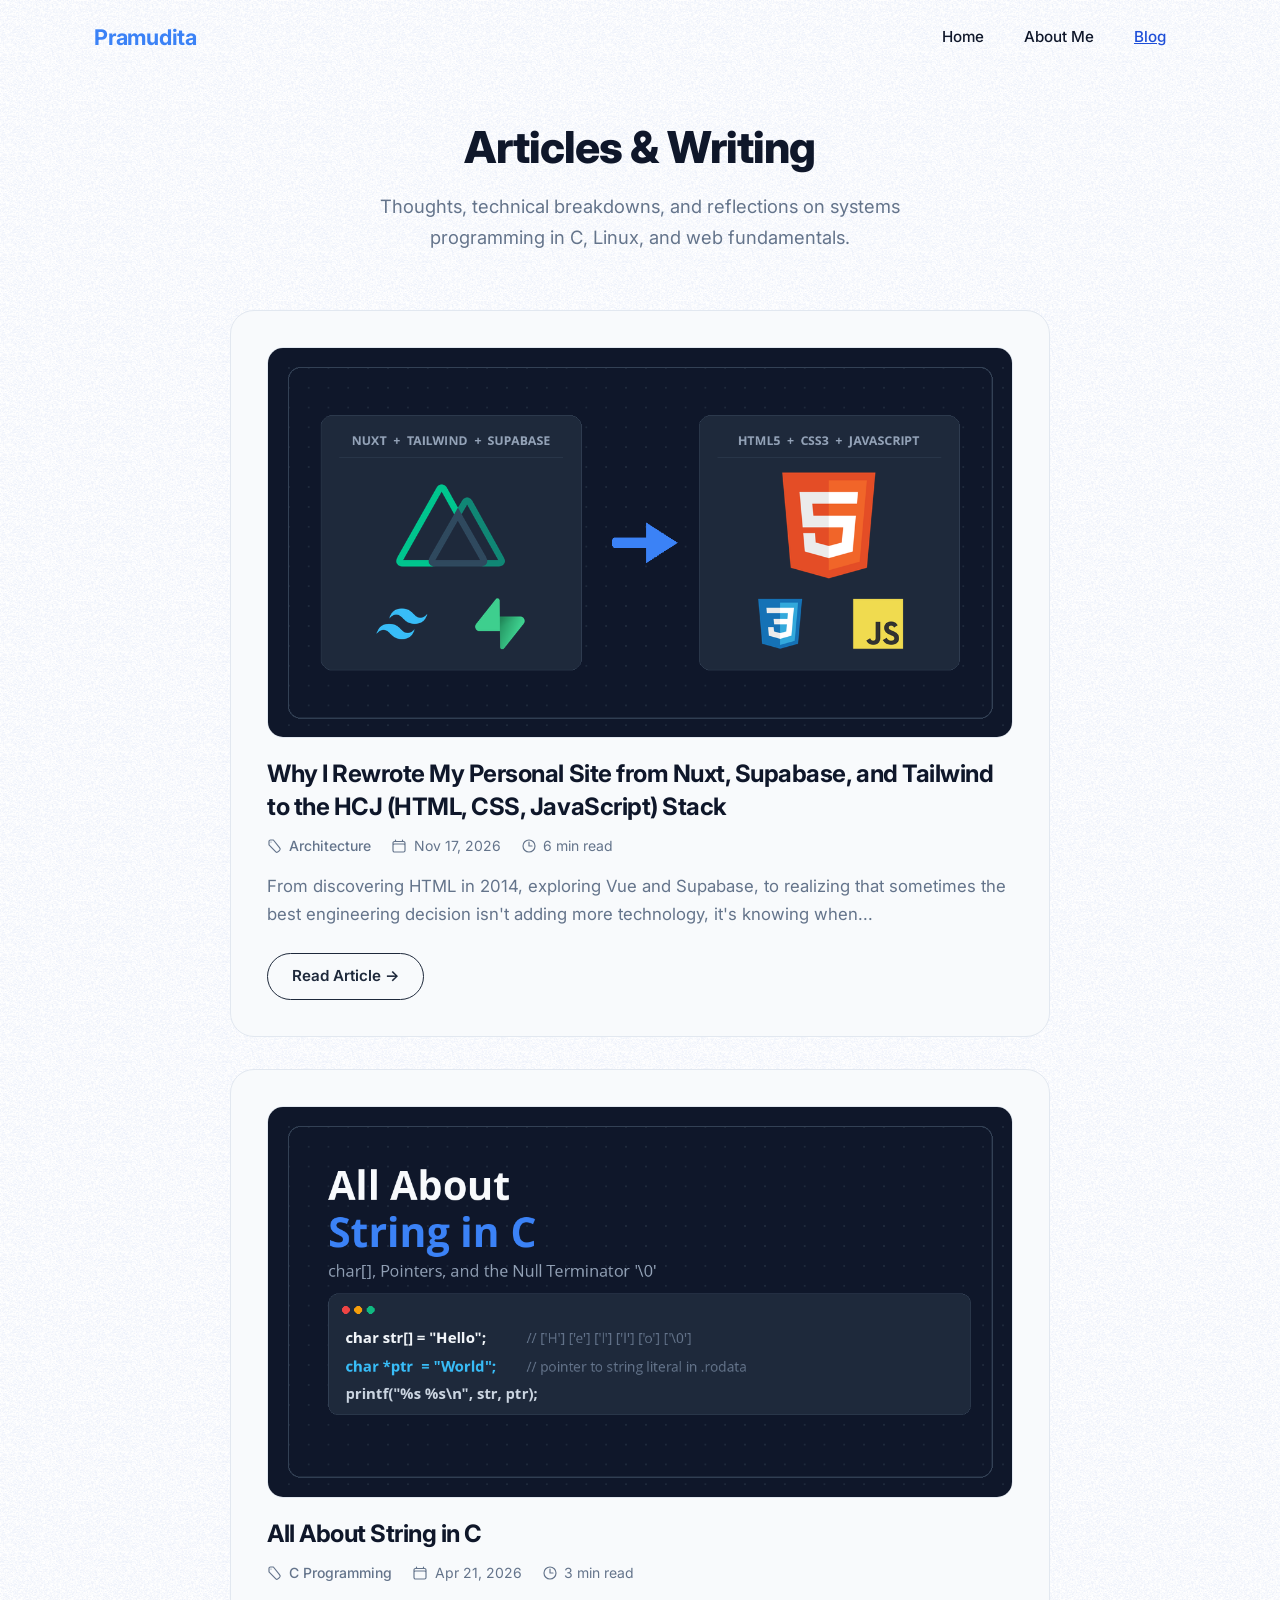
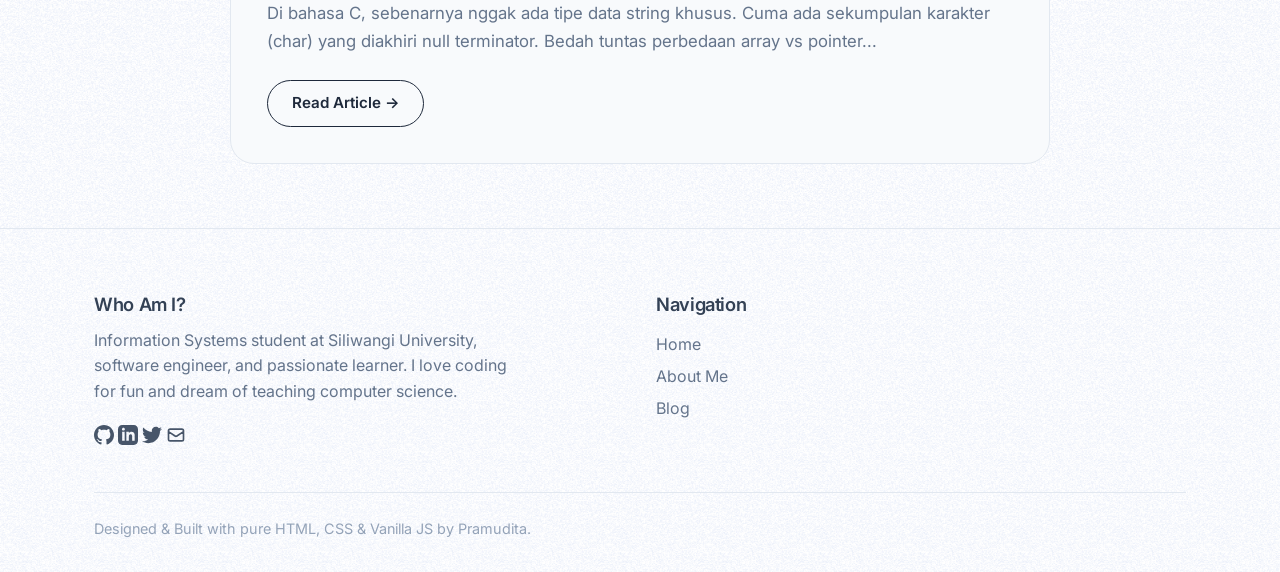
==== commit 326c9860: "feat(seo): add Open Graph metadata, article thumbnails, and social card previews" ====
--- a/blog/index.html
+++ b/blog/index.html
@@ -4,6 +4,30 @@
   <meta charset="UTF-8">
   <meta name="viewport" content="width=device-width, initial-scale=1.0">
   <title>Blog &amp; Articles | Pramudita</title>
+  <meta name="description" content="Thoughts, technical breakdowns, and reflections on systems programming in C, Linux, and web fundamentals.">
+  <meta name="author" content="Pramudita Ahmad">
+  <link rel="canonical" href="https://pramahmad.github.io/personalsite/blog/index.html">
+
+  <!-- Open Graph / Facebook / WhatsApp -->
+  <meta property="og:type" content="website">
+  <meta property="og:site_name" content="Pramudita">
+  <meta property="og:title" content="Blog &amp; Articles | Pramudita">
+  <meta property="og:description" content="Thoughts, technical breakdowns, and reflections on systems programming in C, Linux, and web fundamentals.">
+  <meta property="og:url" content="https://pramahmad.github.io/personalsite/blog/index.html">
+  <meta property="og:image" content="https://pramahmad.github.io/personalsite/assets/images/why-i-rewrote-my-personal-site-thumbnail.png">
+  <meta property="og:image:secure_url" content="https://pramahmad.github.io/personalsite/assets/images/why-i-rewrote-my-personal-site-thumbnail.png">
+  <meta property="og:image:type" content="image/png">
+  <meta property="og:image:width" content="1200">
+  <meta property="og:image:height" content="630">
+
+  <!-- Twitter / X -->
+  <meta name="twitter:card" content="summary_large_image">
+  <meta name="twitter:site" content="@PramuditaAhmad1">
+  <meta name="twitter:creator" content="@PramuditaAhmad1">
+  <meta name="twitter:title" content="Blog &amp; Articles | Pramudita">
+  <meta name="twitter:description" content="Thoughts, technical breakdowns, and reflections on systems programming in C, Linux, and web fundamentals.">
+  <meta name="twitter:image" content="https://pramahmad.github.io/personalsite/assets/images/why-i-rewrote-my-personal-site-thumbnail.png">
+
   <link rel="icon" type="image/x-icon" href="../assets/images/favicon.ico">
   <!-- Fonts -->
   <link rel="preconnect" href="https://fonts.googleapis.com">
@@ -62,6 +86,11 @@
           
           <!-- Article 1 -->
           <article class="home-blog-card">
+            <a href="why-i-rewrote-my-personal-site.html" class="home-blog-card-thumb-link">
+              <div class="home-blog-card-thumb">
+                <img src="../assets/images/why-i-rewrote-my-personal-site-thumbnail.png" alt="Why I Rewrote My Personal Site" loading="lazy">
+              </div>
+            </a>
             <a href="why-i-rewrote-my-personal-site.html">
               <h3>
                 Why I Rewrote My Personal Site from Nuxt, Supabase, and Tailwind to the HCJ (HTML, CSS, JavaScript) Stack
@@ -104,6 +133,11 @@
 
           <!-- Article 2 -->
           <article class="home-blog-card">
+            <a href="all-about-string-in-c.html" class="home-blog-card-thumb-link">
+              <div class="home-blog-card-thumb">
+                <img src="../assets/images/all-about-string-in-c-thumbnail.png" alt="All About String in C" loading="lazy">
+              </div>
+            </a>
             <a href="all-about-string-in-c.html">
               <h3>
                 All About String in C
--- a/assets/css/style.css
+++ b/assets/css/style.css
@@ -400,6 +400,24 @@
   font-size: 0.85rem;
 }
 
+/* Featured Article Header Image / Thumbnail */
+.article-featured-image {
+  margin: 0 0 2.5rem 0;
+  border-radius: var(--radius-lg);
+  overflow: hidden;
+  border: 1px solid var(--border-color);
+  box-shadow: var(--shadow-md);
+  background-color: #0f172a;
+}
+
+.article-featured-image img {
+  width: 100%;
+  height: auto;
+  aspect-ratio: 1200 / 630;
+  object-fit: cover;
+  display: block;
+}
+
 .article-body {
   font-size: 1.15rem;
   line-height: 1.85;
@@ -544,6 +562,124 @@
 .article-callout p {
   margin: 0;
   font-size: 1rem;
+}
+
+/* Responsive Video Embed Container */
+.article-video-box {
+  margin: 2.25rem 0;
+  border-radius: var(--radius-lg);
+  overflow: hidden;
+  border: 1px solid var(--border-color);
+  background-color: #0f172a;
+  box-shadow: var(--shadow-md);
+}
+
+.article-video-inner {
+  position: relative;
+  width: 100%;
+  aspect-ratio: 16 / 9;
+}
+
+.article-video-inner iframe {
+  position: absolute;
+  top: 0;
+  left: 0;
+  width: 100%;
+  height: 100%;
+  border: 0;
+}
+
+.article-video-caption {
+  display: flex;
+  align-items: center;
+  gap: 0.6rem;
+  padding: 0.85rem 1.25rem;
+  background-color: #f8fafc;
+  border-top: 1px solid var(--border-color);
+  font-size: 0.9rem;
+  color: var(--text-body);
+  line-height: 1.5;
+}
+
+.article-video-caption svg {
+  flex-shrink: 0;
+  width: 1.25rem;
+  height: 1.25rem;
+  color: #ef4444;
+}
+
+.article-video-caption a {
+  color: var(--primary);
+  font-weight: 500;
+  text-decoration: underline;
+}
+
+.article-video-caption a:hover {
+  color: var(--primary-hover);
+}
+
+/* Video Facade (Instant load & fallback when opened via file:// protocol) */
+.video-facade {
+  position: relative;
+  width: 100%;
+  height: 100%;
+  cursor: pointer;
+  overflow: hidden;
+  background-color: #0f172a;
+  display: flex;
+  align-items: center;
+  justify-content: center;
+}
+
+.video-facade-thumb {
+  position: absolute;
+  top: 0;
+  left: 0;
+  width: 100%;
+  height: 100%;
+  object-fit: cover;
+  transition: transform 0.3s ease, filter 0.3s ease;
+}
+
+.video-facade:hover .video-facade-thumb {
+  transform: scale(1.02);
+  filter: brightness(0.92);
+}
+
+.video-play-btn {
+  position: relative;
+  z-index: 2;
+  background: transparent;
+  border: none;
+  cursor: pointer;
+  padding: 0;
+  filter: drop-shadow(0 4px 12px rgba(0, 0, 0, 0.4));
+  transition: transform 0.2s ease;
+}
+
+.video-play-btn .play-icon {
+  width: 68px;
+  height: 48px;
+  display: block;
+}
+
+.video-facade:hover .video-play-btn {
+  transform: scale(1.12);
+}
+
+.video-facade-badge {
+  position: absolute;
+  top: 0.85rem;
+  left: 0.85rem;
+  z-index: 2;
+  background-color: rgba(15, 23, 42, 0.85);
+  backdrop-filter: blur(4px);
+  color: #f8fafc;
+  font-size: 0.75rem;
+  font-weight: 600;
+  padding: 0.25rem 0.6rem;
+  border-radius: var(--radius-sm);
+  border: 1px solid rgba(255, 255, 255, 0.15);
 }
 
 /* Responsive Table Wrapper */
@@ -628,6 +764,35 @@
   transform: translateY(-3px);
   box-shadow: var(--shadow-lg);
   background-color: #ffffff;
+}
+
+/* Home / Blog Listing Card Thumbnail */
+.home-blog-card-thumb-link {
+  display: block;
+  margin-bottom: 1.25rem;
+  border-radius: var(--radius-lg);
+  overflow: hidden;
+}
+
+.home-blog-card-thumb {
+  width: 100%;
+  aspect-ratio: 1200 / 630;
+  background-color: #0f172a;
+  border-radius: var(--radius-lg);
+  overflow: hidden;
+  border: 1px solid var(--border-color);
+}
+
+.home-blog-card-thumb img {
+  width: 100%;
+  height: 100%;
+  object-fit: cover;
+  display: block;
+  transition: transform 0.35s ease;
+}
+
+.home-blog-card:hover .home-blog-card-thumb img {
+  transform: scale(1.025);
 }
 
 .home-blog-card-meta {
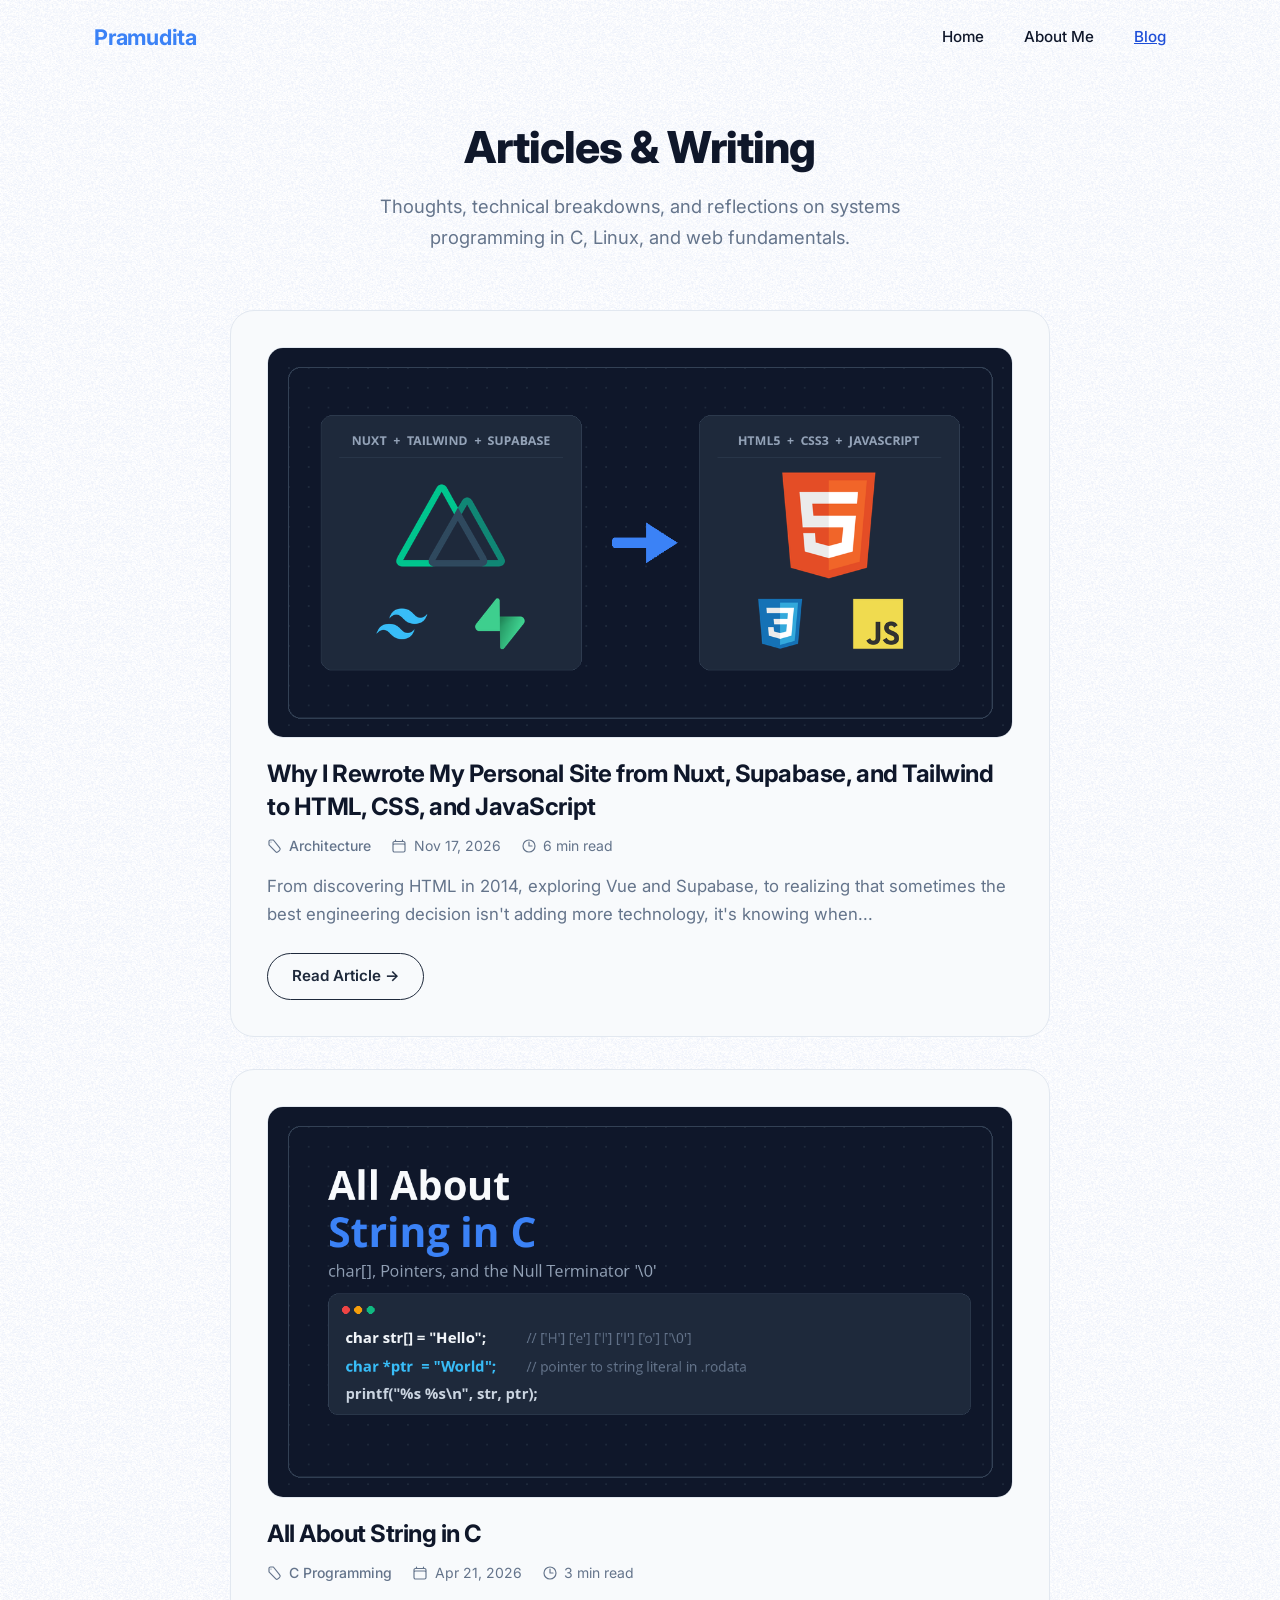
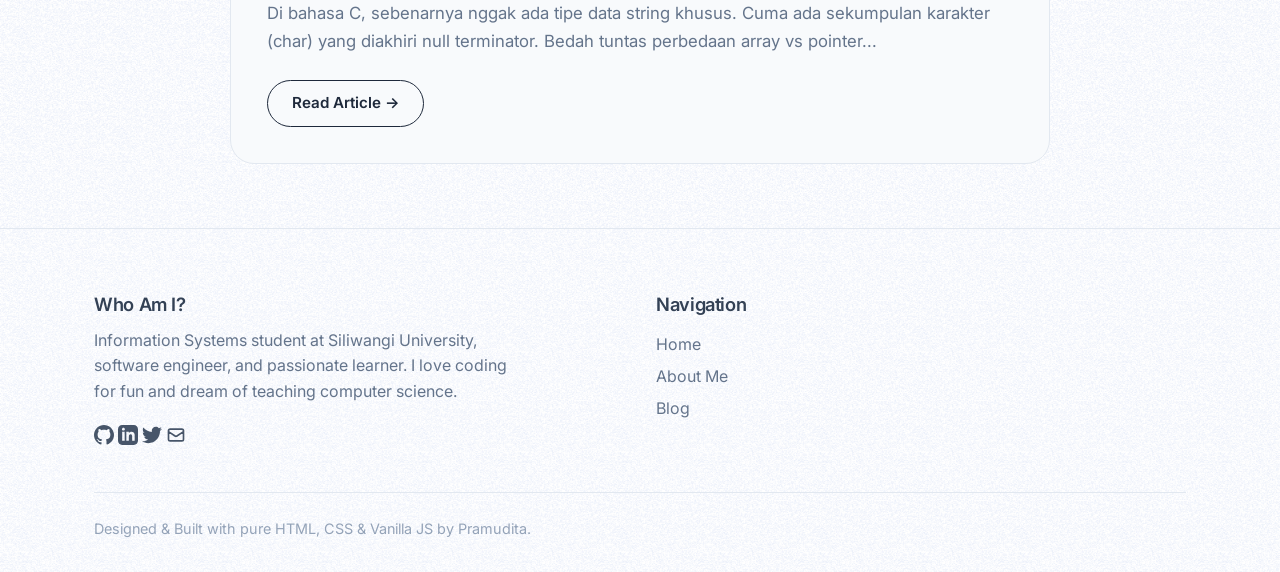
==== commit 0f96b07a: "refactor(copy): replace HCJ abbreviation with plain HTML, CSS, and JavaScript" ====
--- a/blog/index.html
+++ b/blog/index.html
@@ -93,7 +93,7 @@
             </a>
             <a href="why-i-rewrote-my-personal-site.html">
               <h3>
-                Why I Rewrote My Personal Site from Nuxt, Supabase, and Tailwind to the HCJ (HTML, CSS, JavaScript) Stack
+                Why I Rewrote My Personal Site from Nuxt, Supabase, and Tailwind to HTML, CSS, and JavaScript
               </h3>
             </a>
 
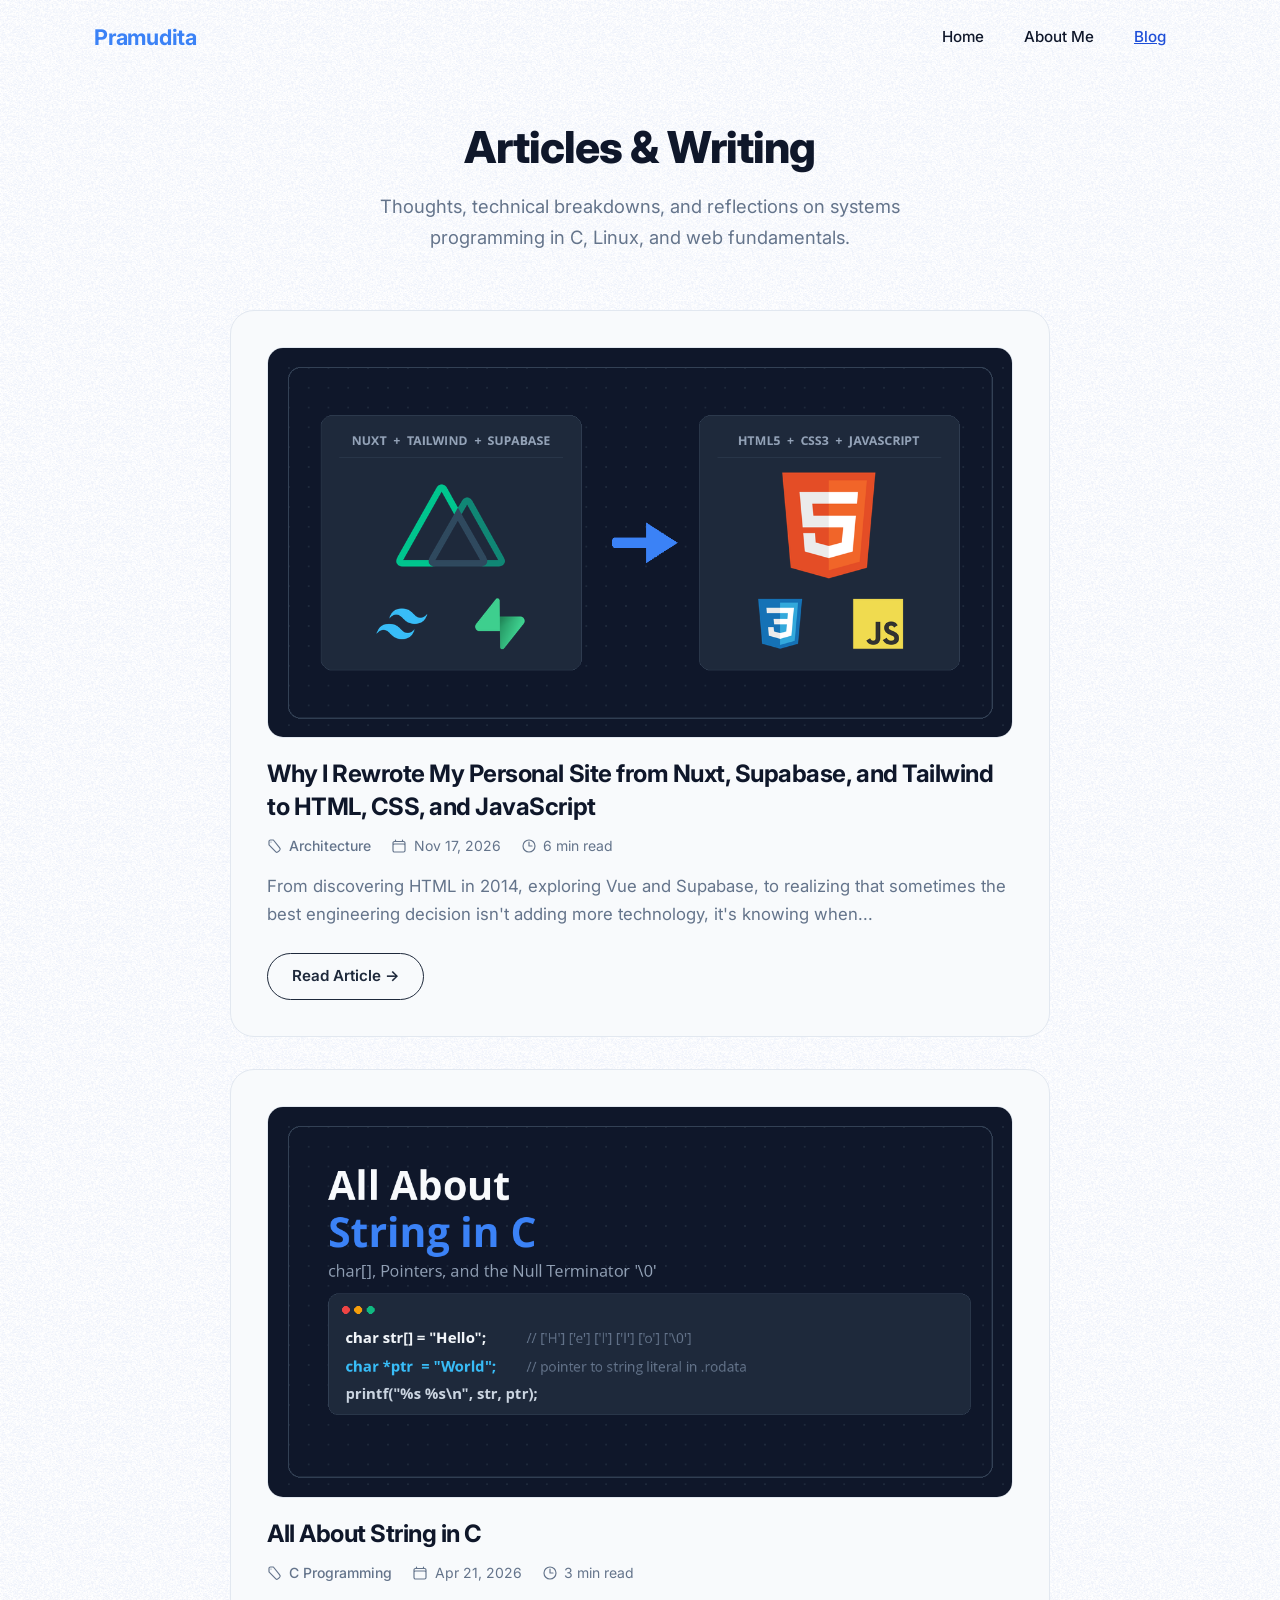
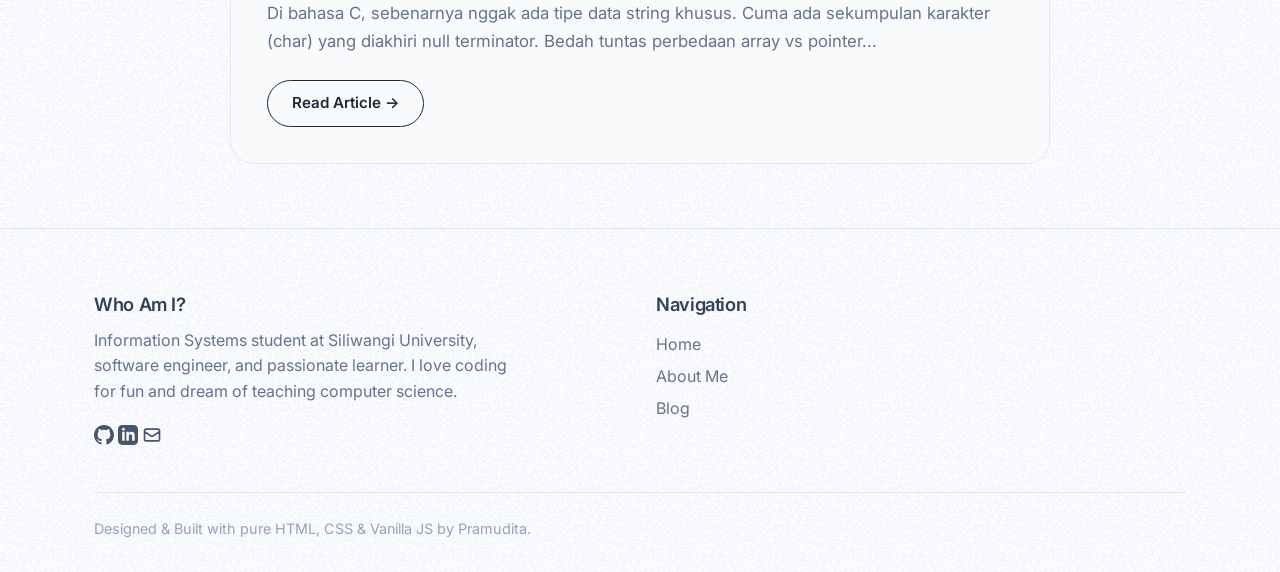
==== commit 7cd4bfd5: "refactor(social): remove Twitter links and profile handle across the site" ====
--- a/blog/index.html
+++ b/blog/index.html
@@ -22,8 +22,6 @@
 
   <!-- Twitter / X -->
   <meta name="twitter:card" content="summary_large_image">
-  <meta name="twitter:site" content="@PramuditaAhmad1">
-  <meta name="twitter:creator" content="@PramuditaAhmad1">
   <meta name="twitter:title" content="Blog &amp; Articles | Pramudita">
   <meta name="twitter:description" content="Thoughts, technical breakdowns, and reflections on systems programming in C, Linux, and web fundamentals.">
   <meta name="twitter:image" content="https://pramahmad.github.io/personalsite/assets/images/why-i-rewrote-my-personal-site-thumbnail.png">
@@ -198,9 +196,6 @@
               <a href="https://www.linkedin.com/in/pramudita-ahmad-4ba11a232/" target="_blank" rel="noopener noreferrer" title="LinkedIn">
                 <svg width="20" height="20" fill="currentColor" viewBox="0 0 24 24"><path d="M19 0h-14c-2.761 0-5 2.239-5 5v14c0 2.761 2.239 5 5 5h14c2.762 0 5-2.239 5-5v-14c0-2.761-2.238-5-5-5zm-11 19h-3v-11h3v11zm-1.5-12.268c-.966 0-1.75-.79-1.75-1.764s.784-1.764 1.75-1.764 1.75.79 1.75 1.764-.783 1.764-1.75 1.764zm13.5 12.268h-3v-5.604c0-3.368-4-3.113-4 0v5.604h-3v-11h3v1.765c1.396-2.586 7-2.777 7 2.476v6.759z"/></svg>
               </a>
-              <a href="https://twitter.com/PramuditaAhmad1" target="_blank" rel="noopener noreferrer" title="Twitter">
-                <svg width="20" height="20" fill="currentColor" viewBox="0 0 24 24"><path d="M24 4.557c-.883.392-1.832.656-2.828.775 1.017-.609 1.798-1.574 2.165-2.724-.951.564-2.005.974-3.127 1.195-.897-.957-2.178-1.555-3.594-1.555-3.179 0-5.515 2.966-4.797 6.045-4.091-.205-7.719-2.165-10.148-5.144-1.29 2.213-.669 5.108 1.523 6.574-.806-.026-1.566-.247-2.229-.616-.054 2.281 1.581 4.415 3.949 4.89-.693.188-1.452.232-2.224.084.626 1.956 2.444 3.379 4.6 3.419-2.07 1.623-4.678 2.348-7.29 2.04 2.179 1.397 4.768 2.212 7.548 2.212 9.142 0 14.307-7.721 13.995-14.646.962-.695 1.797-1.562 2.457-2.549z"/></svg>
-              </a>
               <a href="mailto:pramuditaadit2810@gmail.com" title="Email">
                 <svg width="20" height="20" fill="none" stroke="currentColor" stroke-width="2" viewBox="0 0 24 24"><path stroke-linecap="round" stroke-linejoin="round" d="M3 8l7.89 5.26a2 2 0 002.22 0L21 8M5 19h14a2 2 0 002-2V7a2 2 0 00-2-2H5a2 2 0 00-2 2v10a2 2 0 002 2z"/></svg>
               </a>
